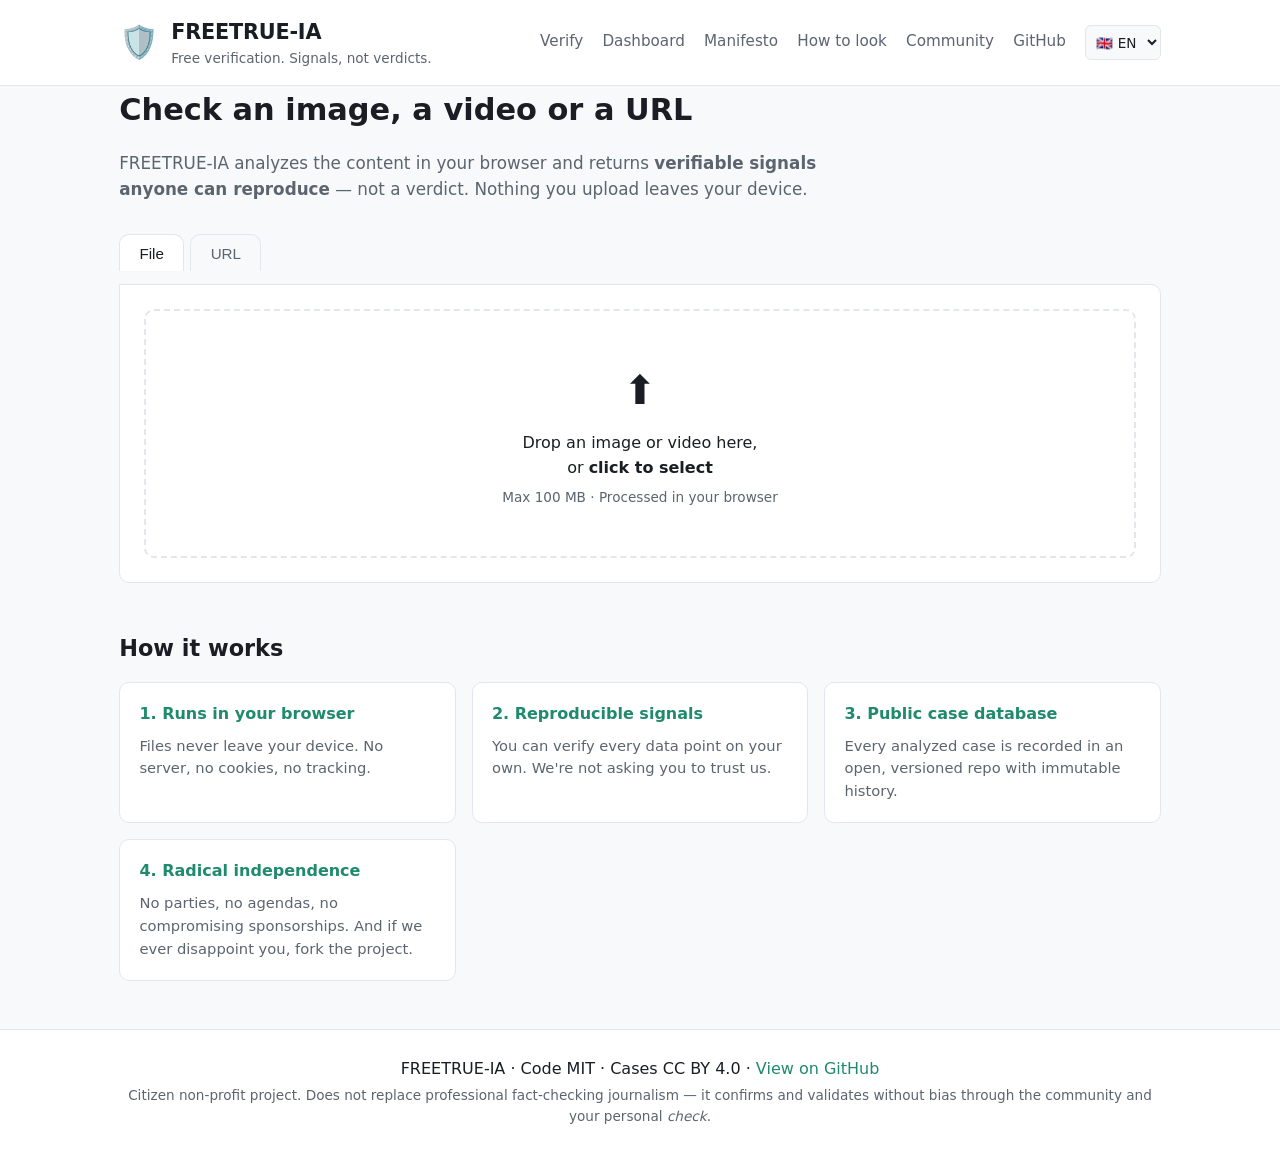
==== index.html @ 412b9808 "Añade i18n (es/en/ca), traductor, panel con búsqueda, tags y gráficos Multidioma: - js/i18n.js — car" ====
<!DOCTYPE html>
<html lang="es">
<head>
  <meta charset="UTF-8" />
  <meta name="viewport" content="width=device-width, initial-scale=1.0" />
  <title>FREETRUE-IA</title>
  <meta name="description" data-i18n-attr="content:meta.description" content="Herramienta libre y ciudadana para verificar contenidos audiovisuales sospechosos de manipulación por IA. Aporta señales verificables, no veredictos." />
  <link rel="stylesheet" href="css/style.css" />
  <link rel="icon" href="data:image/svg+xml;utf8,<svg xmlns='http://www.w3.org/2000/svg' viewBox='0 0 100 100'><text y='.9em' font-size='90'>🛡️</text></svg>" />
</head>
<body>
  <header class="site-header">
    <div class="container header-inner">
      <div class="brand">
        <span class="brand-mark" aria-hidden="true">🛡️</span>
        <div>
          <h1>FREETRUE-IA</h1>
          <p class="tagline" data-i18n="meta.tagline">Verificación libre. Señales, no veredictos.</p>
        </div>
      </div>
      <nav class="site-nav">
        <a href="#verificador" data-i18n="nav.verify">Verificar</a>
        <a href="panel.html" data-i18n="nav.panel">Panel</a>
        <a href="MANIFIESTO.md" data-i18n="nav.manifesto">Manifiesto</a>
        <a href="docs/como-mirar.md" data-i18n="nav.howto">Cómo mirar</a>
        <a href="docs/comunidad.md" data-i18n="nav.community">Comunidad</a>
        <a href="https://github.com/JFSAINTS/FREETRUE-IA" target="_blank" rel="noopener" data-i18n="nav.github">GitHub</a>
        <select id="lang-switcher" class="lang-switcher" aria-label="Idioma">
          <option value="es">🇪🇸 ES</option>
          <option value="en">🇬🇧 EN</option>
          <option value="ca">🇪🇦 CA</option>
        </select>
      </nav>
    </div>
  </header>

  <main class="container">

    <section class="intro">
      <h2 data-i18n="intro.title">Verifica una imagen, un vídeo o una URL</h2>
      <p data-i18n-html="intro.text">
        FREETRUE-IA analiza el contenido en tu navegador y devuelve
        <strong>señales verificables que cualquiera puede reproducir</strong> —
        no un veredicto. Nada de lo que subas sale de tu dispositivo.
      </p>
    </section>

    <section id="verificador" class="verifier">
      <div class="tabs" role="tablist">
        <button class="tab active" data-tab="archivo" role="tab" aria-selected="true" data-i18n="tab.file">Archivo</button>
        <button class="tab" data-tab="url" role="tab" aria-selected="false" data-i18n="tab.url">URL</button>
      </div>

      <div class="tab-panel active" data-panel="archivo">
        <label class="dropzone" id="dropzone">
          <input type="file" id="file-input" accept="image/*,video/*" hidden />
          <div class="dropzone-inner">
            <span class="dropzone-icon" aria-hidden="true">⬆️</span>
            <span class="dropzone-text" data-i18n-html="dropzone.text">
              Arrastra aquí una imagen o vídeo,<br />
              o <strong>haz clic para seleccionar</strong>
            </span>
            <span class="dropzone-note" data-i18n="dropzone.note">Máx. 100 MB · Se procesa en tu navegador</span>
          </div>
        </label>
      </div>

      <div class="tab-panel" data-panel="url">
        <div class="url-form">
          <input type="url" id="url-input" data-i18n-placeholder="url.placeholder" placeholder="https://…" autocomplete="off" />
          <button id="url-analyze" class="btn primary" data-i18n="url.analyze">Analizar</button>
        </div>
        <p class="hint" data-i18n-html="url.hint">
          Nota: por restricciones de seguridad del navegador (CORS), muchos
          sitios impiden descargar directamente sus imágenes/vídeos. Si falla,
          descarga el archivo manualmente y súbelo desde la pestaña
          <em>Archivo</em>. Los enlaces de búsqueda inversa se generan igualmente.
        </p>
      </div>
    </section>

    <section id="resultados" class="results" hidden>
      <div class="results-header">
        <h2 data-i18n="results.title">Informe de análisis</h2>
        <button id="download-report" class="btn ghost" data-i18n="results.download">⬇ Descargar JSON</button>
      </div>

      <div id="file-summary" class="card"></div>

      <div class="grid">
        <div class="card" id="card-hash">
          <h3 data-i18n="card.hash">🔐 Hash SHA-256</h3>
          <div class="card-body" id="hash-body">
            <p class="muted">…</p>
          </div>
        </div>

        <div class="card" id="card-exif">
          <h3 data-i18n="card.exif">🏷️ Metadatos EXIF</h3>
          <div class="card-body" id="exif-body">
            <p class="muted">…</p>
          </div>
        </div>

        <div class="card" id="card-c2pa">
          <h3 data-i18n="card.c2pa">📜 Credenciales C2PA</h3>
          <div class="card-body" id="c2pa-body">
            <p class="muted">…</p>
          </div>
        </div>

        <div class="card" id="card-db">
          <h3 data-i18n="card.db">📚 Base pública de casos</h3>
          <div class="card-body" id="db-body">
            <p class="muted">…</p>
          </div>
        </div>

        <div class="card wide" id="card-reverse">
          <h3 data-i18n="card.reverse">🔎 Búsqueda inversa</h3>
          <div class="card-body">
            <p data-i18n-html="card.reverse.text">
              Sube la imagen (o una captura del vídeo) a estos buscadores para
              comprobar si ha aparecido antes en otro contexto. Este paso lo
              haces <strong>tú</strong> — es la evidencia más fuerte que puedes
              obtener.
            </p>
            <div class="reverse-links" id="reverse-links"></div>
          </div>
        </div>

        <div class="card wide" id="card-news">
          <h3 data-i18n="card.news">🗞️ Contexto de la noticia y contraste con fuentes</h3>
          <div class="card-body">
            <p data-i18n-html="card.news.text">
              Si el contenido afirma o presenta una noticia, comprueba si esa
              afirmación existe en <strong>medios independientes entre sí</strong>
              y si ha sido tratada por <strong>verificadores de bulos</strong>.
              Que una historia bomba solo aparezca en un sitio es la señal más
              simple y potente de que algo huele mal.
            </p>

            <div class="news-controls">
              <button id="ocr-btn" class="btn ghost" type="button" data-i18n="ocr.button">🔤 Extraer texto de la imagen (OCR)</button>
              <span id="ocr-status" class="small muted"></span>
            </div>

            <label for="claim-input" class="label-block" data-i18n="claim.label">Afirmación a buscar (edítala o escríbela):</label>
            <textarea id="claim-input" rows="3" data-i18n-placeholder="claim.placeholder" placeholder="Ej: «El gobierno X ha anunciado hoy la retirada de todas las ayudas a Y»"></textarea>

            <div class="claim-actions">
              <a id="translate-claim" class="btn ghost small-btn" target="_blank" rel="noopener" href="#" data-i18n="translate.button">🌐 Traducir</a>
              <span id="suggested-tags" class="tag-suggestions"></span>
            </div>

            <div id="news-links" hidden>
              <h4 class="subhead" data-i18n="news.general">📰 Medios generalistas</h4>
              <div class="reverse-links" id="news-general"></div>

              <h4 class="subhead" data-i18n="news.factcheck">✅ Verificadores de bulos</h4>
              <div class="reverse-links" id="news-factcheck"></div>
            </div>

            <p id="page-metadata" class="small muted" hidden></p>
          </div>
        </div>

        <div class="card wide" id="card-checklist">
          <h3 data-i18n="card.checklist">👁️ Checklist manual</h3>
          <div class="card-body">
            <p data-i18n="checklist.text">Repasa estas señales con la imagen/vídeo delante:</p>
            <ul class="checklist" id="checklist"></ul>
          </div>
        </div>
      </div>

      <div class="card wide" id="card-community">
        <h3 data-i18n="card.community">🤝 ¿No está claro? Aporta contexto</h3>
        <div class="card-body">
          <p data-i18n-html="community.text">
            Como en las <em>notas de la comunidad</em> de otras plataformas —
            pero <strong>transparente y sin dueño</strong>. Tu aportación se
            registra como <em>issue</em> público en GitHub, cualquiera puede
            comentarla, y si aporta valor real se integra al caso siguiendo el
            proceso descrito en
            <a href="docs/comunidad.md" target="_blank">docs/comunidad.md</a>.
          </p>
          <p class="small muted" data-i18n-html="card.news.note">
            No necesitas conocer JSON ni Git — el formulario prepara un issue
            pre-rellenado; solo tienes que revisar y pulsar «Submit» en GitHub.
          </p>

          <form id="community-form" onsubmit="return false;">
            <label class="label-block" for="ap-tipo" data-i18n="community.type">Tipo de aportación</label>
            <select id="ap-tipo"></select>
            <p class="small muted" id="ap-guia" style="margin:.3rem 0 .8rem"></p>

            <label class="label-block" for="ap-descripcion" data-i18n="community.description">Descripción breve del contenido (1 línea)</label>
            <input id="ap-descripcion" type="text" data-i18n-placeholder="community.description.placeholder" placeholder="Ej: Vídeo atribuido a X anunciando Y" />

            <label class="label-block" for="ap-aportacion" data-i18n="community.aportacion">Tu aportación</label>
            <textarea id="ap-aportacion" rows="4" data-i18n-placeholder="community.aportacion.placeholder" placeholder="Explica con claridad qué aportas y por qué es relevante."></textarea>

            <label class="label-block" for="ap-evidencias" data-i18n="community.evidencias">Evidencias (URLs, una por línea)</label>
            <textarea id="ap-evidencias" rows="3" placeholder="https://&#10;https://"></textarea>

            <div class="two-col">
              <div>
                <label class="label-block" for="ap-autor" data-i18n="community.author">Tu nombre o handle (opcional)</label>
                <input id="ap-autor" type="text" data-i18n-placeholder="community.author.placeholder" placeholder="@usuario, nombre real, o «anónimo»" />
              </div>
              <div>
                <label class="label-block" for="ap-conflictos" data-i18n="community.conflicts">Conflictos de interés declarados</label>
                <input id="ap-conflictos" type="text" data-i18n-placeholder="community.conflicts.placeholder" placeholder="ninguno / trabajo en X / familiar de Y" />
              </div>
            </div>

            <div class="community-actions">
              <button id="ap-submit" type="button" class="btn primary" data-i18n="community.submit">📤 Abrir issue pre-rellenado en GitHub</button>
              <button id="ap-copy" type="button" class="btn ghost" data-i18n="community.copy">📋 Copiar como texto</button>
              <button id="ap-download" type="button" class="btn ghost" data-i18n="community.download">⬇ Descargar JSON</button>
            </div>
            <p id="ap-status" class="small muted"></p>
          </form>
        </div>
      </div>

      <div class="disclaimer" data-i18n-html="disclaimer">
        <strong>⚠️ Este informe no es un veredicto.</strong> Ausencia de metadatos
        o de credenciales C2PA <em>no</em> prueba manipulación. Un score alto de
        un detector automático puede ser un falso positivo. La herramienta te
        ayuda a mirar mejor; el juicio final es tuyo. Cuando dudes, no compartas.
      </div>
    </section>

    <section class="pillars">
      <h2 data-i18n="pillars.title">Cómo funciona</h2>
      <div class="grid">
        <div class="pillar">
          <h3 data-i18n="pillars.1.title">1. Todo en tu navegador</h3>
          <p data-i18n="pillars.1.text">Los archivos no salen de tu dispositivo.</p>
        </div>
        <div class="pillar">
          <h3 data-i18n="pillars.2.title">2. Señales reproducibles</h3>
          <p data-i18n="pillars.2.text">Cada dato del informe lo puedes verificar.</p>
        </div>
        <div class="pillar">
          <h3 data-i18n="pillars.3.title">3. Base de casos pública</h3>
          <p data-i18n="pillars.3.text">Cada caso queda en un repo abierto.</p>
        </div>
        <div class="pillar">
          <h3 data-i18n="pillars.4.title">4. Independencia radical</h3>
          <p data-i18n="pillars.4.text">Sin partidos, sin agendas.</p>
        </div>
      </div>
    </section>

  </main>

  <footer class="site-footer">
    <div class="container">
      <p>
        <span data-i18n="footer.text">FREETRUE-IA · Código MIT · Casos CC BY 4.0 ·</span>
        <a href="https://github.com/JFSAINTS/FREETRUE-IA" target="_blank" rel="noopener" data-i18n="footer.viewgithub">Ver en GitHub</a>
      </p>
      <p class="muted small" data-i18n-html="footer.disclaimer">
        Proyecto ciudadano y sin ánimo de lucro. No sustituye al periodismo de
        verificación profesional, sino que confirma y valida sin sesgo por la
        comunidad y el <em>check</em> personal.
      </p>
    </div>
  </footer>

  <script type="module" src="js/app.js"></script>
</body>
</html>
---- css/style.css ----
/* FREETRUE-IA — estilos base */

:root {
  --bg: #0f1115;
  --bg-elevated: #171a21;
  --bg-card: #1c2029;
  --border: #262b36;
  --text: #e6e8ee;
  --text-muted: #9aa1ad;
  --accent: #4fc3a1;
  --accent-hover: #6ed4b6;
  --warn: #f0b429;
  --danger: #f16b6b;
  --radius: 10px;
  --shadow: 0 4px 20px rgba(0,0,0,0.25);
  --mono: ui-monospace, "Cascadia Code", "SF Mono", Menlo, Consolas, monospace;
  --sans: system-ui, -apple-system, "Segoe UI", Roboto, "Helvetica Neue", Arial, sans-serif;
}

@media (prefers-color-scheme: light) {
  :root {
    --bg: #f8f9fb;
    --bg-elevated: #ffffff;
    --bg-card: #ffffff;
    --border: #e3e6ec;
    --text: #1a1d24;
    --text-muted: #5c6470;
    --accent: #1f8a6d;
    --accent-hover: #17715a;
    --shadow: 0 2px 12px rgba(0,0,0,0.06);
  }
}

* { box-sizing: border-box; }
html, body { margin: 0; padding: 0; }
body {
  font-family: var(--sans);
  background: var(--bg);
  color: var(--text);
  line-height: 1.55;
  min-height: 100vh;
  display: flex;
  flex-direction: column;
}

.container { max-width: 1080px; margin: 0 auto; padding: 0 1.2rem; width: 100%; }

/* Header */
.site-header {
  background: var(--bg-elevated);
  border-bottom: 1px solid var(--border);
  padding: 1rem 0;
  position: sticky; top: 0; z-index: 10;
  backdrop-filter: blur(8px);
}
.header-inner { display: flex; justify-content: space-between; align-items: center; gap: 1rem; flex-wrap: wrap; }
.brand { display: flex; align-items: center; gap: 0.75rem; }
.brand-mark { font-size: 2rem; }
.brand h1 { font-size: 1.3rem; margin: 0; letter-spacing: -0.01em; }
.tagline { margin: 0; font-size: 0.85rem; color: var(--text-muted); }
.site-nav { display: flex; gap: 1.2rem; flex-wrap: wrap; }
.site-nav a {
  color: var(--text-muted);
  text-decoration: none;
  font-size: 0.95rem;
  padding: 0.3rem 0;
  border-bottom: 2px solid transparent;
  transition: color 0.15s, border-color 0.15s;
}
.site-nav a:hover { color: var(--accent); border-color: var(--accent); }

/* Main sections */
main { flex: 1; padding: 2rem 0 3rem; }
.intro { margin-bottom: 2rem; }
.intro h2 { font-size: 1.9rem; margin: 0 0 0.6rem; }
.intro p { color: var(--text-muted); max-width: 70ch; font-size: 1.05rem; }

/* Tabs / verifier */
.verifier { margin-bottom: 2.5rem; }
.tabs { display: flex; gap: 0.4rem; margin-bottom: 0.8rem; }
.tab {
  background: transparent; color: var(--text-muted);
  border: 1px solid var(--border); border-bottom: none;
  padding: 0.6rem 1.2rem; font-size: 0.95rem;
  border-radius: var(--radius) var(--radius) 0 0;
  cursor: pointer;
  transition: all 0.15s;
}
.tab.active { background: var(--bg-card); color: var(--text); }
.tab:hover:not(.active) { color: var(--text); }
.tab-panel { display: none; background: var(--bg-card); border: 1px solid var(--border); border-radius: 0 var(--radius) var(--radius) var(--radius); padding: 1.5rem; }
.tab-panel.active { display: block; }

/* Dropzone */
.dropzone {
  display: block; cursor: pointer;
  border: 2px dashed var(--border); border-radius: var(--radius);
  padding: 3rem 1.5rem; text-align: center;
  transition: border-color 0.15s, background 0.15s;
}
.dropzone:hover, .dropzone.hover { border-color: var(--accent); background: rgba(79,195,161,0.05); }
.dropzone-icon { font-size: 2.5rem; display: block; margin-bottom: 0.6rem; }
.dropzone-text { display: block; margin-bottom: 0.4rem; }
.dropzone-note { display: block; font-size: 0.85rem; color: var(--text-muted); }

/* URL form */
.url-form { display: flex; gap: 0.5rem; margin-bottom: 0.6rem; }
.url-form input {
  flex: 1; padding: 0.7rem 0.9rem;
  background: var(--bg); color: var(--text);
  border: 1px solid var(--border); border-radius: var(--radius);
  font-family: var(--mono); font-size: 0.9rem;
}
.url-form input:focus { outline: none; border-color: var(--accent); }
.hint { color: var(--text-muted); font-size: 0.88rem; margin: 0.6rem 0 0; }

/* Buttons */
.btn { border: none; border-radius: var(--radius); padding: 0.7rem 1.2rem; font-size: 0.95rem; cursor: pointer; font-family: inherit; transition: background 0.15s, color 0.15s; }
.btn.primary { background: var(--accent); color: #0f1115; font-weight: 600; }
.btn.primary:hover { background: var(--accent-hover); }
.btn.ghost { background: transparent; color: var(--text); border: 1px solid var(--border); }
.btn.ghost:hover { border-color: var(--accent); color: var(--accent); }

/* Results */
.results { margin-top: 2rem; }
.results-header { display: flex; justify-content: space-between; align-items: center; margin-bottom: 1rem; flex-wrap: wrap; gap: 0.6rem; }
.results-header h2 { margin: 0; font-size: 1.5rem; }

.grid { display: grid; grid-template-columns: repeat(auto-fit, minmax(280px, 1fr)); gap: 1rem; margin-top: 1rem; }

.card {
  background: var(--bg-card);
  border: 1px solid var(--border);
  border-radius: var(--radius);
  padding: 1.2rem;
  box-shadow: var(--shadow);
}
.card.wide { grid-column: 1 / -1; }
.card h3 { margin: 0 0 0.8rem; font-size: 1.05rem; }
.card-body { font-size: 0.94rem; }
.card-body pre { background: var(--bg); padding: 0.7rem; border-radius: 6px; overflow-x: auto; font-size: 0.82rem; margin: 0.4rem 0; font-family: var(--mono); }

/* File summary */
#file-summary { display: flex; gap: 1rem; align-items: center; margin-bottom: 1rem; }
#file-summary .preview { max-width: 120px; max-height: 120px; border-radius: 6px; object-fit: cover; background: var(--bg); }
#file-summary .meta { flex: 1; }
#file-summary .meta strong { display: block; margin-bottom: 0.2rem; word-break: break-all; }
#file-summary .meta span { color: var(--text-muted); font-size: 0.88rem; display: block; }

/* Reverse search links */
.reverse-links { display: grid; grid-template-columns: repeat(auto-fit, minmax(150px, 1fr)); gap: 0.6rem; margin-top: 0.8rem; }
.reverse-links a {
  display: block; padding: 0.7rem 0.9rem;
  background: var(--bg); border: 1px solid var(--border);
  border-radius: 6px; text-align: center;
  color: var(--text); text-decoration: none;
  transition: all 0.15s;
}
.reverse-links a:hover { border-color: var(--accent); color: var(--accent); }
.reverse-links a small { display: block; color: var(--text-muted); font-size: 0.75rem; margin-top: 0.2rem; }

/* Language switcher */
.lang-switcher {
  background: var(--bg); color: var(--text);
  border: 1px solid var(--border); border-radius: 6px;
  padding: 0.25rem 0.4rem; font-size: 0.85rem; font-family: inherit;
  cursor: pointer;
}
.lang-switcher:focus { outline: none; border-color: var(--accent); }

/* Translate button + claim actions */
.claim-actions { display: flex; gap: 0.6rem; align-items: center; flex-wrap: wrap; margin: 0.6rem 0; }
.small-btn { padding: 0.35rem 0.7rem; font-size: 0.85rem; display: inline-flex; text-decoration: none; align-items: center; }
.tag-suggestions { display: flex; gap: 0.35rem; align-items: center; flex-wrap: wrap; }
.tag-chip {
  display: inline-flex; align-items: baseline; gap: 0.25rem;
  background: var(--bg); color: var(--text);
  border: 1px solid var(--border); border-radius: 999px;
  padding: 0.25rem 0.7rem; font-family: inherit; font-size: 0.85rem;
  cursor: pointer; transition: all 0.15s;
}
.tag-chip:hover { border-color: var(--accent); color: var(--accent); }
.tag-chip.mini { padding: 0.15rem 0.55rem; font-size: 0.8rem; }
.tag-chip sup { font-size: 0.65em; color: var(--text-muted); }

/* Panel page */
.panel-filters { margin-bottom: 1.5rem; }
.search-input {
  width: 100%; padding: 0.75rem 1rem;
  background: var(--bg-card); color: var(--text);
  border: 1px solid var(--border); border-radius: var(--radius);
  font-family: inherit; font-size: 1rem;
}
.search-input:focus { outline: none; border-color: var(--accent); }
.filter-row { display: flex; gap: 0.8rem; margin-top: 0.6rem; flex-wrap: wrap; align-items: end; }
.filter-row label { display: flex; flex-direction: column; gap: 0.25rem; font-size: 0.85rem; color: var(--text-muted); }
.filter-row select {
  background: var(--bg-card); color: var(--text);
  border: 1px solid var(--border); border-radius: 6px;
  padding: 0.45rem 0.6rem; font-family: inherit; min-width: 8rem;
}
.filter-row select:focus { outline: none; border-color: var(--accent); }
#stats-line { margin-top: 0.6rem; }

.panel-grid { display: grid; grid-template-columns: repeat(auto-fit, minmax(300px, 1fr)); gap: 1rem; margin-bottom: 2rem; }
.panel-grid .card.wide { grid-column: 1 / -1; }

/* Charts */
.chart-wrap { display: flex; flex-direction: column; align-items: center; gap: 1rem; }
.chart-wrap.wide { align-items: stretch; }
.donut { display: block; margin: 0 auto; }
.donut-num { font-size: 1.6rem; font-weight: 700; fill: var(--text); font-family: var(--sans); }
.donut-lbl { font-size: 0.7rem; fill: var(--text-muted); font-family: var(--sans); text-transform: uppercase; letter-spacing: 0.05em; }
.chart-legend { list-style: none; padding: 0; margin: 0; display: flex; flex-direction: column; gap: 0.3rem; width: 100%; }
.chart-legend li { display: flex; align-items: center; gap: 0.5rem; font-size: 0.88rem; }
.chart-legend .swatch { width: 12px; height: 12px; border-radius: 3px; flex-shrink: 0; }
.chart-legend .lg-label { flex: 1; }
.chart-legend .lg-value { font-family: var(--mono); color: var(--text-muted); font-size: 0.85rem; }
.hbars { list-style: none; padding: 0; margin: 0; display: flex; flex-direction: column; gap: 0.45rem; }
.hbars li { display: grid; grid-template-columns: 8rem 1fr 2.5rem; align-items: center; gap: 0.6rem; font-size: 0.88rem; }
.hb-label { white-space: nowrap; overflow: hidden; text-overflow: ellipsis; }
.hb-track { background: var(--bg); border-radius: 999px; height: 12px; overflow: hidden; }
.hb-fill { display: block; height: 100%; border-radius: 999px; transition: width 0.3s; }
.hb-value { font-family: var(--mono); font-size: 0.85rem; color: var(--text-muted); text-align: right; }
.line-chart .axis-lbl { fill: var(--text-muted); font-size: 0.7rem; font-family: var(--sans); }

/* Tag cloud */
.tag-cloud { display: flex; flex-wrap: wrap; gap: 0.5rem; align-items: baseline; padding: 0.5rem 0; }
.tag-cloud .tag-chip { line-height: 1.1; }

/* Case list */
.case-list { list-style: none; padding: 0; margin: 0; display: flex; flex-direction: column; gap: 0.8rem; }
.case-list li { background: var(--bg-card); border: 1px solid var(--border); border-radius: var(--radius); padding: 0.9rem 1rem; }
.case-list a { color: var(--text); text-decoration: none; }
.case-list a:hover strong { color: var(--accent); }
.case-meta { display: flex; flex-wrap: wrap; gap: 0.4rem; margin-top: 0.4rem; align-items: center; }

/* Community form */
#community-form input[type="text"],
#community-form input[type="url"],
#community-form select,
#community-form textarea {
  width: 100%;
  background: var(--bg); color: var(--text);
  border: 1px solid var(--border); border-radius: var(--radius);
  padding: 0.55rem 0.75rem; font-family: inherit; font-size: 0.94rem;
  line-height: 1.45;
}
#community-form textarea { resize: vertical; }
#community-form input:focus,
#community-form select:focus,
#community-form textarea:focus { outline: none; border-color: var(--accent); }
.two-col { display: grid; grid-template-columns: 1fr 1fr; gap: 0.8rem; }
@media (max-width: 640px) { .two-col { grid-template-columns: 1fr; } }
.community-actions { display: flex; gap: 0.5rem; flex-wrap: wrap; margin-top: 1rem; }

/* News context card */
.news-controls { display: flex; gap: 0.6rem; align-items: center; margin: 0.8rem 0; flex-wrap: wrap; }
.label-block { display: block; margin: 0.9rem 0 0.3rem; font-size: 0.9rem; color: var(--text-muted); }
#claim-input {
  width: 100%; min-height: 4.5rem; resize: vertical;
  background: var(--bg); color: var(--text);
  border: 1px solid var(--border); border-radius: var(--radius);
  padding: 0.6rem 0.8rem; font-family: inherit; font-size: 0.95rem;
  line-height: 1.5;
}
#claim-input:focus { outline: none; border-color: var(--accent); }
.subhead { margin: 1rem 0 0.4rem; font-size: 0.95rem; color: var(--text-muted); font-weight: 600; }
#page-metadata { margin-top: 0.8rem; padding: 0.6rem; background: var(--bg); border-radius: 6px; }

/* Checklist */
.checklist { list-style: none; padding: 0; margin: 0; }
.checklist li {
  padding: 0.6rem 0.4rem 0.6rem 2rem;
  border-bottom: 1px solid var(--border);
  position: relative;
}
.checklist li:last-child { border-bottom: none; }
.checklist li::before {
  content: "◻"; position: absolute; left: 0.4rem; top: 0.5rem;
  color: var(--text-muted); font-size: 1.2rem;
}
.checklist li strong { display: block; margin-bottom: 0.2rem; }
.checklist li span { color: var(--text-muted); font-size: 0.88rem; }

/* Utility */
.muted { color: var(--text-muted); }
.small { font-size: 0.85rem; }
.mono { font-family: var(--mono); font-size: 0.85rem; word-break: break-all; }
.tag { display: inline-block; padding: 0.15rem 0.5rem; background: var(--bg); border: 1px solid var(--border); border-radius: 4px; font-size: 0.8rem; margin-right: 0.3rem; }
.tag.ok { color: var(--accent); border-color: var(--accent); }
.tag.warn { color: var(--warn); border-color: var(--warn); }
.tag.danger { color: var(--danger); border-color: var(--danger); }

.disclaimer {
  background: rgba(240, 180, 41, 0.08);
  border: 1px solid rgba(240, 180, 41, 0.3);
  border-radius: var(--radius);
  padding: 1rem;
  margin-top: 1.5rem;
  font-size: 0.92rem;
}

/* Pillars */
.pillars { margin-top: 3rem; }
.pillars h2 { font-size: 1.4rem; margin-bottom: 0.8rem; }
.pillar { background: var(--bg-card); border: 1px solid var(--border); border-radius: var(--radius); padding: 1.2rem; }
.pillar h3 { margin: 0 0 0.5rem; font-size: 1rem; color: var(--accent); }
.pillar p { margin: 0; color: var(--text-muted); font-size: 0.92rem; }

/* Footer */
.site-footer { border-top: 1px solid var(--border); padding: 1.5rem 0; margin-top: 3rem; background: var(--bg-elevated); }
.site-footer p { margin: 0.2rem 0; text-align: center; }
.site-footer a { color: var(--accent); text-decoration: none; }
.site-footer a:hover { text-decoration: underline; }

/* Responsive */
@media (max-width: 640px) {
  .brand h1 { font-size: 1.1rem; }
  .tagline { font-size: 0.78rem; }
  .site-nav { gap: 0.8rem; font-size: 0.9rem; }
  .intro h2 { font-size: 1.4rem; }
  .url-form { flex-direction: column; }
  #file-summary { flex-direction: column; align-items: flex-start; }
}
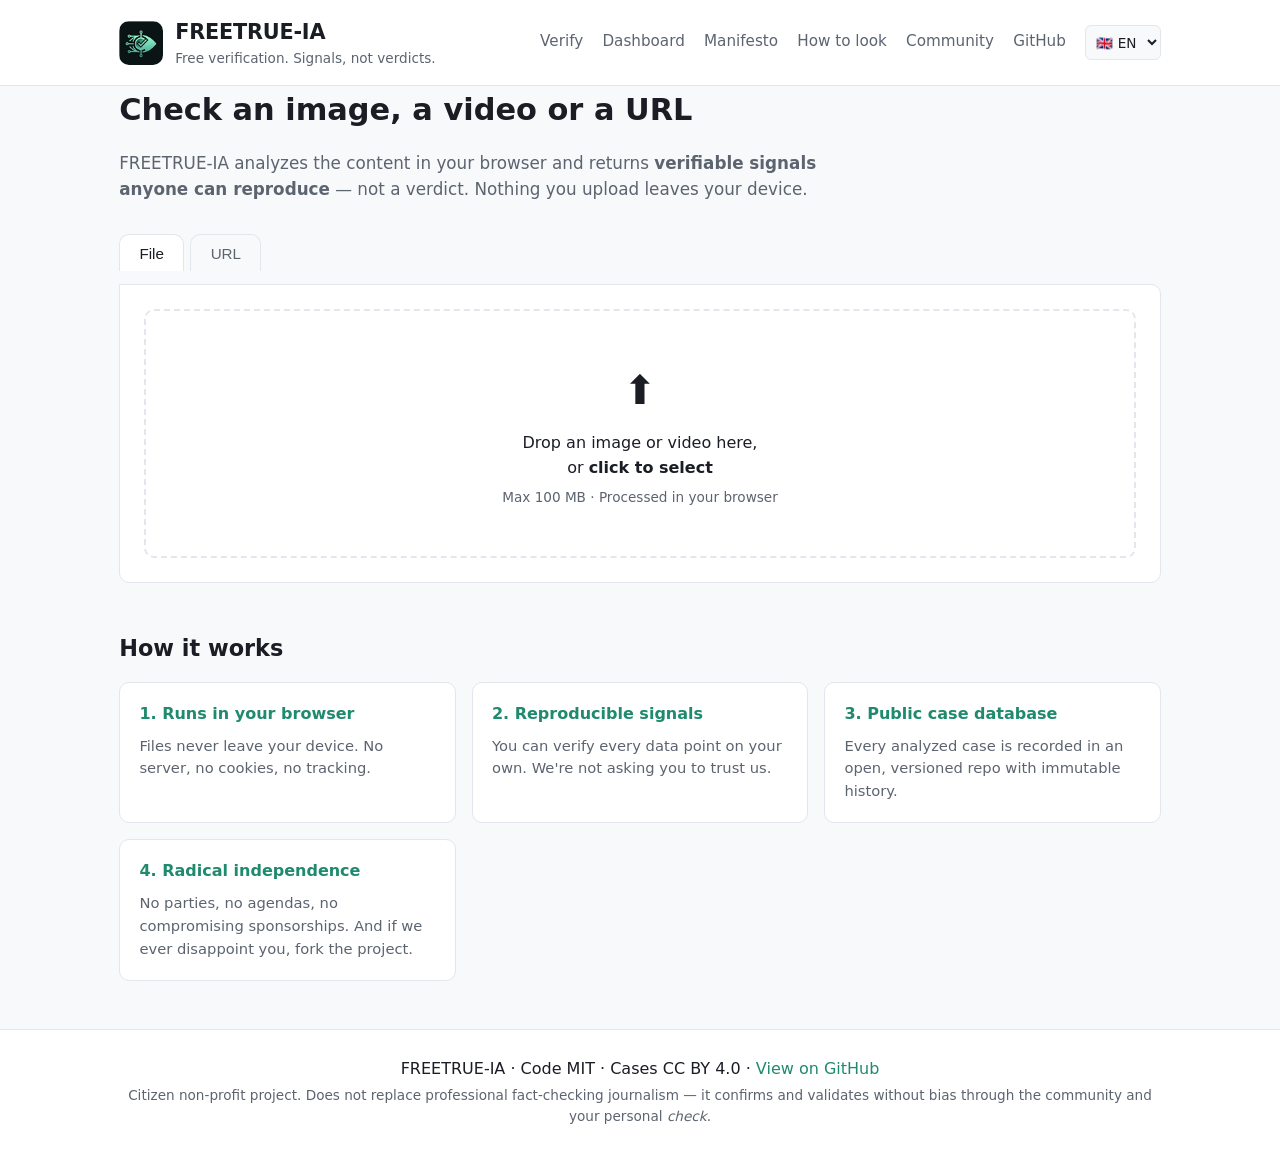
==== commit 86703aeb: "Añade el logo oficial del proyecto Logo aportado por el autor: ojo (mirar/verificar) + circuito digi" ====
--- a/index.html
+++ b/index.html
@@ -6,13 +6,19 @@
   <title>FREETRUE-IA</title>
   <meta name="description" data-i18n-attr="content:meta.description" content="Herramienta libre y ciudadana para verificar contenidos audiovisuales sospechosos de manipulación por IA. Aporta señales verificables, no veredictos." />
   <link rel="stylesheet" href="css/style.css" />
-  <link rel="icon" href="data:image/svg+xml;utf8,<svg xmlns='http://www.w3.org/2000/svg' viewBox='0 0 100 100'><text y='.9em' font-size='90'>🛡️</text></svg>" />
+  <link rel="icon" type="image/png" href="assets/logo-64.png" />
+  <link rel="apple-touch-icon" href="assets/logo-512.png" />
+  <meta property="og:title" content="FREETRUE-IA" />
+  <meta property="og:description" content="Verificación libre de contenidos. Señales verificables, no veredictos." />
+  <meta property="og:image" content="https://jfsaints.github.io/FREETRUE-IA/assets/logo-512.png" />
+  <meta property="og:url" content="https://jfsaints.github.io/FREETRUE-IA/" />
+  <meta name="twitter:card" content="summary" />
 </head>
 <body>
   <header class="site-header">
     <div class="container header-inner">
       <div class="brand">
-        <span class="brand-mark" aria-hidden="true">🛡️</span>
+        <img class="brand-mark" src="assets/logo-64.png" alt="" aria-hidden="true" />
         <div>
           <h1>FREETRUE-IA</h1>
           <p class="tagline" data-i18n="meta.tagline">Verificación libre. Señales, no veredictos.</p>
@@ -21,9 +27,9 @@
       <nav class="site-nav">
         <a href="#verificador" data-i18n="nav.verify">Verificar</a>
         <a href="panel.html" data-i18n="nav.panel">Panel</a>
-        <a href="MANIFIESTO.md" data-i18n="nav.manifesto">Manifiesto</a>
-        <a href="docs/como-mirar.md" data-i18n="nav.howto">Cómo mirar</a>
-        <a href="docs/comunidad.md" data-i18n="nav.community">Comunidad</a>
+        <a href="https://github.com/JFSAINTS/FREETRUE-IA/blob/main/MANIFIESTO.md" target="_blank" rel="noopener" data-i18n="nav.manifesto">Manifiesto</a>
+        <a href="https://github.com/JFSAINTS/FREETRUE-IA/blob/main/docs/como-mirar.md" target="_blank" rel="noopener" data-i18n="nav.howto">Cómo mirar</a>
+        <a href="https://github.com/JFSAINTS/FREETRUE-IA/blob/main/docs/comunidad.md" target="_blank" rel="noopener" data-i18n="nav.community">Comunidad</a>
         <a href="https://github.com/JFSAINTS/FREETRUE-IA" target="_blank" rel="noopener" data-i18n="nav.github">GitHub</a>
         <select id="lang-switcher" class="lang-switcher" aria-label="Idioma">
           <option value="es">🇪🇸 ES</option>
@@ -87,6 +93,43 @@
 
       <div id="file-summary" class="card"></div>
 
+      <div id="card-verdict" class="card verdict-card">
+        <div class="verdict-header">
+          <span class="verdict-light" id="verdict-light" data-state="yellow">🟡</span>
+          <div class="verdict-info">
+            <h3 data-i18n="verdict.title">Semáforo</h3>
+            <!-- Sin data-i18n: el texto lo gestiona applyVerdict() según el estado actual -->
+            <p class="verdict-state" id="verdict-state-label">No se puede verificar</p>
+            <p class="small muted" id="verdict-reason"></p>
+          </div>
+        </div>
+        <div class="verdict-body">
+          <p class="small" data-i18n="verdict.prompt">Tras revisar todas las señales, tu evaluación personal:</p>
+          <div class="verdict-buttons">
+            <button type="button" class="v-btn v-green" data-verdict="green">
+              <span class="v-emoji">🟢</span>
+              <span class="v-label" data-i18n="verdict.green">Verdad</span>
+            </button>
+            <button type="button" class="v-btn v-yellow" data-verdict="yellow">
+              <span class="v-emoji">🟡</span>
+              <span class="v-label" data-i18n="verdict.yellow">No se puede verificar</span>
+            </button>
+            <button type="button" class="v-btn v-red" data-verdict="red">
+              <span class="v-emoji">🔴</span>
+              <span class="v-label" data-i18n="verdict.red">Falso o modificado</span>
+            </button>
+          </div>
+          <div id="verdict-red-detail" class="verdict-detail" hidden>
+            <label class="label-block" for="verdict-modified-part" data-i18n="verdict.modified.label">¿Qué parte está modificada? (obligatorio)</label>
+            <textarea id="verdict-modified-part" rows="2" data-i18n-placeholder="verdict.modified.placeholder" placeholder="Ej: El texto sobreimpreso «...» no fue dicho por la persona en el vídeo original; comparar con la fuente en TVE, minuto 03:12."></textarea>
+          </div>
+          <p class="small muted verdict-note" data-i18n-html="verdict.note">
+            Tu veredicto queda registrado en el informe descargable. La <em>señal automática</em>
+            (arriba, en color) proviene solo de evidencias técnicas — nunca sustituye tu criterio.
+          </p>
+        </div>
+      </div>
+
       <div class="grid">
         <div class="card" id="card-hash">
           <h3 data-i18n="card.hash">🔐 Hash SHA-256</h3>
@@ -183,7 +226,7 @@
             registra como <em>issue</em> público en GitHub, cualquiera puede
             comentarla, y si aporta valor real se integra al caso siguiendo el
             proceso descrito en
-            <a href="docs/comunidad.md" target="_blank">docs/comunidad.md</a>.
+            <a href="https://github.com/JFSAINTS/FREETRUE-IA/blob/main/docs/comunidad.md" target="_blank" rel="noopener">docs/comunidad.md</a>.
           </p>
           <p class="small muted" data-i18n-html="card.news.note">
             No necesitas conocer JSON ni Git — el formulario prepara un issue
--- a/css/style.css
+++ b/css/style.css
@@ -55,7 +55,7 @@
 }
 .header-inner { display: flex; justify-content: space-between; align-items: center; gap: 1rem; flex-wrap: wrap; }
 .brand { display: flex; align-items: center; gap: 0.75rem; }
-.brand-mark { font-size: 2rem; }
+.brand-mark { font-size: 2rem; width: 44px; height: 44px; border-radius: 10px; display: block; }
 .brand h1 { font-size: 1.3rem; margin: 0; letter-spacing: -0.01em; }
 .tagline { margin: 0; font-size: 0.85rem; color: var(--text-muted); }
 .site-nav { display: flex; gap: 1.2rem; flex-wrap: wrap; }
@@ -158,6 +158,56 @@
 }
 .reverse-links a:hover { border-color: var(--accent); color: var(--accent); }
 .reverse-links a small { display: block; color: var(--text-muted); font-size: 0.75rem; margin-top: 0.2rem; }
+
+/* Verdict semáforo */
+.verdict-card {
+  border-left: 6px solid var(--text-muted);
+  padding: 1.4rem 1.4rem 1.2rem;
+  margin: 1rem 0 1.2rem;
+  transition: border-color 0.3s;
+}
+.verdict-card[data-state="green"]  { border-left-color: #4fc3a1; }
+.verdict-card[data-state="yellow"] { border-left-color: #f0b429; }
+.verdict-card[data-state="red"]    { border-left-color: #f16b6b; }
+
+.verdict-header { display: flex; gap: 1rem; align-items: center; margin-bottom: 1rem; }
+.verdict-light { font-size: 3rem; line-height: 1; flex-shrink: 0; filter: drop-shadow(0 2px 4px rgba(0,0,0,0.15)); }
+.verdict-info h3 { margin: 0; font-size: 0.85rem; text-transform: uppercase; letter-spacing: 0.06em; color: var(--text-muted); font-weight: 600; }
+.verdict-state { margin: 0.15rem 0 0.25rem; font-size: 1.35rem; font-weight: 700; }
+.verdict-card[data-state="green"]  .verdict-state { color: #4fc3a1; }
+.verdict-card[data-state="yellow"] .verdict-state { color: #f0b429; }
+.verdict-card[data-state="red"]    .verdict-state { color: #f16b6b; }
+#verdict-reason { margin: 0.2rem 0 0; }
+
+.verdict-body { border-top: 1px solid var(--border); padding-top: 1rem; }
+.verdict-buttons { display: grid; grid-template-columns: repeat(3, 1fr); gap: 0.6rem; margin: 0.6rem 0 0.4rem; }
+@media (max-width: 640px) { .verdict-buttons { grid-template-columns: 1fr; } }
+
+.v-btn {
+  background: var(--bg); color: var(--text);
+  border: 2px solid var(--border); border-radius: var(--radius);
+  padding: 0.9rem 0.8rem; cursor: pointer; font-family: inherit;
+  display: flex; flex-direction: column; align-items: center; gap: 0.35rem;
+  transition: all 0.15s;
+}
+.v-btn:hover { transform: translateY(-1px); }
+.v-emoji { font-size: 1.8rem; line-height: 1; }
+.v-label { font-size: 0.92rem; font-weight: 600; text-align: center; }
+.v-green:hover, .v-green.selected  { border-color: #4fc3a1; background: rgba(79,195,161,0.08); }
+.v-yellow:hover, .v-yellow.selected { border-color: #f0b429; background: rgba(240,180,41,0.08); }
+.v-red:hover, .v-red.selected      { border-color: #f16b6b; background: rgba(241,107,107,0.08); }
+.v-btn.selected { box-shadow: 0 0 0 3px rgba(255,255,255,0.05); }
+
+.verdict-detail { margin-top: 0.8rem; padding: 0.8rem; background: rgba(241,107,107,0.06); border: 1px solid rgba(241,107,107,0.3); border-radius: var(--radius); }
+.verdict-detail textarea {
+  width: 100%; margin-top: 0.3rem;
+  background: var(--bg); color: var(--text);
+  border: 1px solid var(--border); border-radius: 6px;
+  padding: 0.55rem 0.75rem; font-family: inherit; font-size: 0.95rem;
+  resize: vertical;
+}
+.verdict-detail textarea:focus { outline: none; border-color: #f16b6b; }
+.verdict-note { margin: 0.8rem 0 0; }
 
 /* Language switcher */
 .lang-switcher {
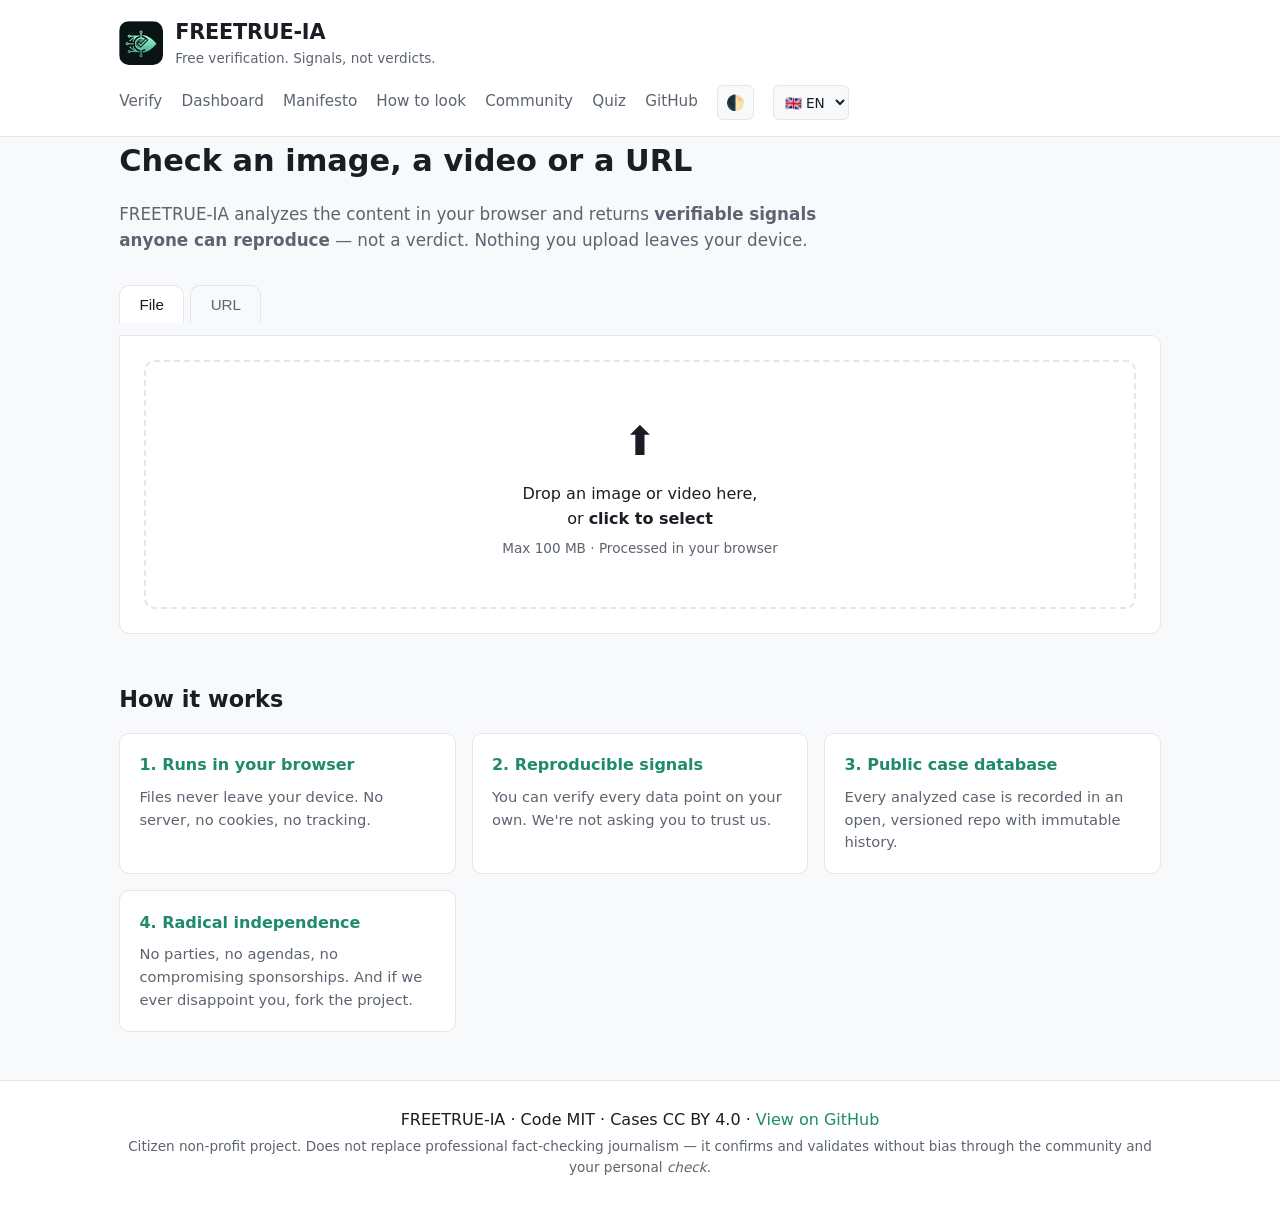
==== commit f7eca183: "Gran ampliación: pHash, frames de vídeo, ELA, C2PA oficial, PWA, quiz y CI Análisis: - js/phash.js —" ====
--- a/index.html
+++ b/index.html
@@ -8,6 +8,8 @@
   <link rel="stylesheet" href="css/style.css" />
   <link rel="icon" type="image/png" href="assets/logo-64.png" />
   <link rel="apple-touch-icon" href="assets/logo-512.png" />
+  <link rel="manifest" href="manifest.webmanifest" />
+  <meta name="theme-color" content="#0c1614" />
   <meta property="og:title" content="FREETRUE-IA" />
   <meta property="og:description" content="Verificación libre de contenidos. Señales verificables, no veredictos." />
   <meta property="og:image" content="https://jfsaints.github.io/FREETRUE-IA/assets/logo-512.png" />
@@ -30,7 +32,9 @@
         <a href="https://github.com/JFSAINTS/FREETRUE-IA/blob/main/MANIFIESTO.md" target="_blank" rel="noopener" data-i18n="nav.manifesto">Manifiesto</a>
         <a href="https://github.com/JFSAINTS/FREETRUE-IA/blob/main/docs/como-mirar.md" target="_blank" rel="noopener" data-i18n="nav.howto">Cómo mirar</a>
         <a href="https://github.com/JFSAINTS/FREETRUE-IA/blob/main/docs/comunidad.md" target="_blank" rel="noopener" data-i18n="nav.community">Comunidad</a>
+        <a href="quiz.html" data-i18n="nav.quiz">Quiz</a>
         <a href="https://github.com/JFSAINTS/FREETRUE-IA" target="_blank" rel="noopener" data-i18n="nav.github">GitHub</a>
+        <button id="theme-toggle" class="theme-toggle" type="button" aria-label="Cambiar tema">🌓</button>
         <select id="lang-switcher" class="lang-switcher" aria-label="Idioma">
           <option value="es">🇪🇸 ES</option>
           <option value="en">🇬🇧 EN</option>
@@ -88,7 +92,15 @@
     <section id="resultados" class="results" hidden>
       <div class="results-header">
         <h2 data-i18n="results.title">Informe de análisis</h2>
-        <button id="download-report" class="btn ghost" data-i18n="results.download">⬇ Descargar JSON</button>
+        <div class="results-actions">
+          <button id="share-report" class="btn ghost" data-i18n="share.button">🔗 Copiar enlace</button>
+          <button id="print-report" class="btn ghost" data-i18n="print.button">🖨️ Imprimir</button>
+          <button id="download-report" class="btn ghost" data-i18n="results.download">⬇ Descargar JSON</button>
+        </div>
+      </div>
+
+      <div id="shared-banner" class="shared-banner" hidden data-i18n="share.banner">
+        Estás viendo un informe compartido. Los datos provienen del enlace; la comparación con la base pública se ha recalculado en vivo.
       </div>
 
       <div id="file-summary" class="card"></div>
@@ -169,6 +181,39 @@
               obtener.
             </p>
             <div class="reverse-links" id="reverse-links"></div>
+            <div id="wayback-section" hidden>
+              <h4 class="subhead" data-i18n="wayback.title">🗄️ Wayback Machine (archivo histórico de la web)</h4>
+              <div class="reverse-links" id="wayback-links"></div>
+            </div>
+          </div>
+        </div>
+
+        <div class="card wide" id="card-ela" hidden>
+          <h3 data-i18n="card.ela">🔬 ELA — Análisis de nivel de error</h3>
+          <div class="card-body">
+            <p class="small" data-i18n-html="ela.note">
+              Recomprime la imagen y amplifica las diferencias: las zonas
+              editadas o pegadas suelen «brillar» distinto al resto. Más fiable
+              en JPEG. <strong>Un mapa uniforme no prueba autenticidad</strong> y
+              los bordes de alto contraste brillan de forma natural — es una
+              señal más, no un veredicto.
+            </p>
+            <button id="ela-run" class="btn ghost" type="button" data-i18n="ela.run">Ejecutar análisis ELA</button>
+            <span id="ela-status" class="small muted"></span>
+            <div id="ela-result" class="ela-result" hidden>
+              <div><p class="small muted" data-i18n="ela.original">Original</p><img id="ela-original" alt="Original" /></div>
+              <div><p class="small muted" data-i18n="ela.map">Mapa ELA</p><img id="ela-map" alt="Mapa ELA" /></div>
+            </div>
+          </div>
+        </div>
+
+        <div class="card wide" id="card-frames" hidden>
+          <h3 data-i18n="card.frames">🎞️ Fotogramas del vídeo</h3>
+          <div class="card-body">
+            <p class="small" data-i18n="frames.note">Extrae fotogramas clave para analizarlos como imágenes: haz búsqueda inversa de cada uno, pasa OCR al que contenga texto, o descárgalos como evidencia.</p>
+            <button id="frames-run" class="btn ghost" type="button" data-i18n="frames.run">Extraer fotogramas</button>
+            <span id="frames-status" class="small muted"></span>
+            <div id="frames-strip" class="frames-strip"></div>
           </div>
         </div>
 
--- a/css/style.css
+++ b/css/style.css
@@ -18,7 +18,7 @@
 }
 
 @media (prefers-color-scheme: light) {
-  :root {
+  :root:not([data-theme="dark"]) {
     --bg: #f8f9fb;
     --bg-elevated: #ffffff;
     --bg-card: #ffffff;
@@ -29,6 +29,19 @@
     --accent-hover: #17715a;
     --shadow: 0 2px 12px rgba(0,0,0,0.06);
   }
+}
+
+/* Toggle manual: [data-theme] fija el tema ignorando el sistema */
+:root[data-theme="light"] {
+  --bg: #f8f9fb;
+  --bg-elevated: #ffffff;
+  --bg-card: #ffffff;
+  --border: #e3e6ec;
+  --text: #1a1d24;
+  --text-muted: #5c6470;
+  --accent: #1f8a6d;
+  --accent-hover: #17715a;
+  --shadow: 0 2px 12px rgba(0,0,0,0.06);
 }
 
 * { box-sizing: border-box; }
@@ -158,6 +171,80 @@
 }
 .reverse-links a:hover { border-color: var(--accent); color: var(--accent); }
 .reverse-links a small { display: block; color: var(--text-muted); font-size: 0.75rem; margin-top: 0.2rem; }
+
+/* Theme toggle */
+.theme-toggle {
+  background: var(--bg); color: var(--text);
+  border: 1px solid var(--border); border-radius: 6px;
+  padding: 0.25rem 0.5rem; font-size: 0.95rem; cursor: pointer;
+  line-height: 1.2;
+}
+.theme-toggle:hover { border-color: var(--accent); }
+
+/* Results actions */
+.results-actions { display: flex; gap: 0.5rem; flex-wrap: wrap; }
+
+/* Shared report banner */
+.shared-banner {
+  background: rgba(79,195,161,0.08);
+  border: 1px solid rgba(79,195,161,0.35);
+  border-radius: var(--radius);
+  padding: 0.8rem 1rem;
+  margin-bottom: 1rem;
+  font-size: 0.92rem;
+}
+
+/* ELA */
+.ela-result { display: grid; grid-template-columns: 1fr 1fr; gap: 0.8rem; margin-top: 0.8rem; }
+@media (max-width: 640px) { .ela-result { grid-template-columns: 1fr; } }
+.ela-result img { max-width: 100%; border-radius: 6px; border: 1px solid var(--border); display: block; }
+
+/* Frames strip */
+.frames-strip { display: grid; grid-template-columns: repeat(auto-fill, minmax(170px, 1fr)); gap: 0.8rem; margin-top: 0.8rem; }
+.frame-item { background: var(--bg); border: 1px solid var(--border); border-radius: 6px; padding: 0.5rem; }
+.frame-item img { width: 100%; border-radius: 4px; display: block; }
+.frame-item .frame-meta { font-size: 0.78rem; color: var(--text-muted); margin: 0.35rem 0; }
+.frame-item .frame-actions { display: flex; gap: 0.35rem; flex-wrap: wrap; }
+.frame-item .frame-actions a, .frame-item .frame-actions button {
+  font-size: 0.78rem; padding: 0.25rem 0.5rem;
+  background: var(--bg-card); color: var(--text);
+  border: 1px solid var(--border); border-radius: 4px;
+  cursor: pointer; text-decoration: none; font-family: inherit;
+}
+.frame-item .frame-actions a:hover, .frame-item .frame-actions button:hover { border-color: var(--accent); color: var(--accent); }
+
+/* Quiz */
+.quiz-area { max-width: 720px; margin: 0 auto; }
+.quiz-options { display: flex; flex-direction: column; gap: 0.55rem; margin: 1rem 0; }
+.quiz-opt {
+  text-align: left; padding: 0.8rem 1rem;
+  background: var(--bg); color: var(--text);
+  border: 2px solid var(--border); border-radius: var(--radius);
+  cursor: pointer; font-family: inherit; font-size: 0.95rem;
+  transition: all 0.15s;
+}
+.quiz-opt:hover:not(:disabled) { border-color: var(--accent); }
+.quiz-opt.selected { border-color: var(--accent); background: rgba(79,195,161,0.07); }
+.quiz-opt.correct { border-color: #4fc3a1; background: rgba(79,195,161,0.12); }
+.quiz-opt.incorrect { border-color: #f16b6b; background: rgba(241,107,107,0.1); }
+.quiz-opt:disabled { cursor: default; opacity: 0.9; }
+.quiz-feedback { padding: 0.8rem 1rem; border-radius: var(--radius); margin-bottom: 0.8rem; font-size: 0.93rem; }
+.quiz-feedback.ok { background: rgba(79,195,161,0.1); border: 1px solid rgba(79,195,161,0.35); }
+.quiz-feedback.ko { background: rgba(241,107,107,0.08); border: 1px solid rgba(241,107,107,0.3); }
+.quiz-actions { display: flex; gap: 0.6rem; flex-wrap: wrap; }
+
+/* Impresión: informe limpio en papel/PDF */
+@media print {
+  .site-header, .site-footer, .verifier, .intro, .pillars,
+  .results-actions, .verdict-buttons, .verdict-note, .news-controls,
+  .claim-actions, #card-community, .community-actions, #news-links,
+  .tab-panel, .tabs, #shared-banner { display: none !important; }
+  body { background: #fff; color: #000; }
+  .card, .verdict-card { box-shadow: none; border: 1px solid #ccc; break-inside: avoid; }
+  .results { margin: 0; }
+  a { color: #000; text-decoration: none; }
+  details { open: true; }
+}
 
 /* Verdict semáforo */
 .verdict-card {
